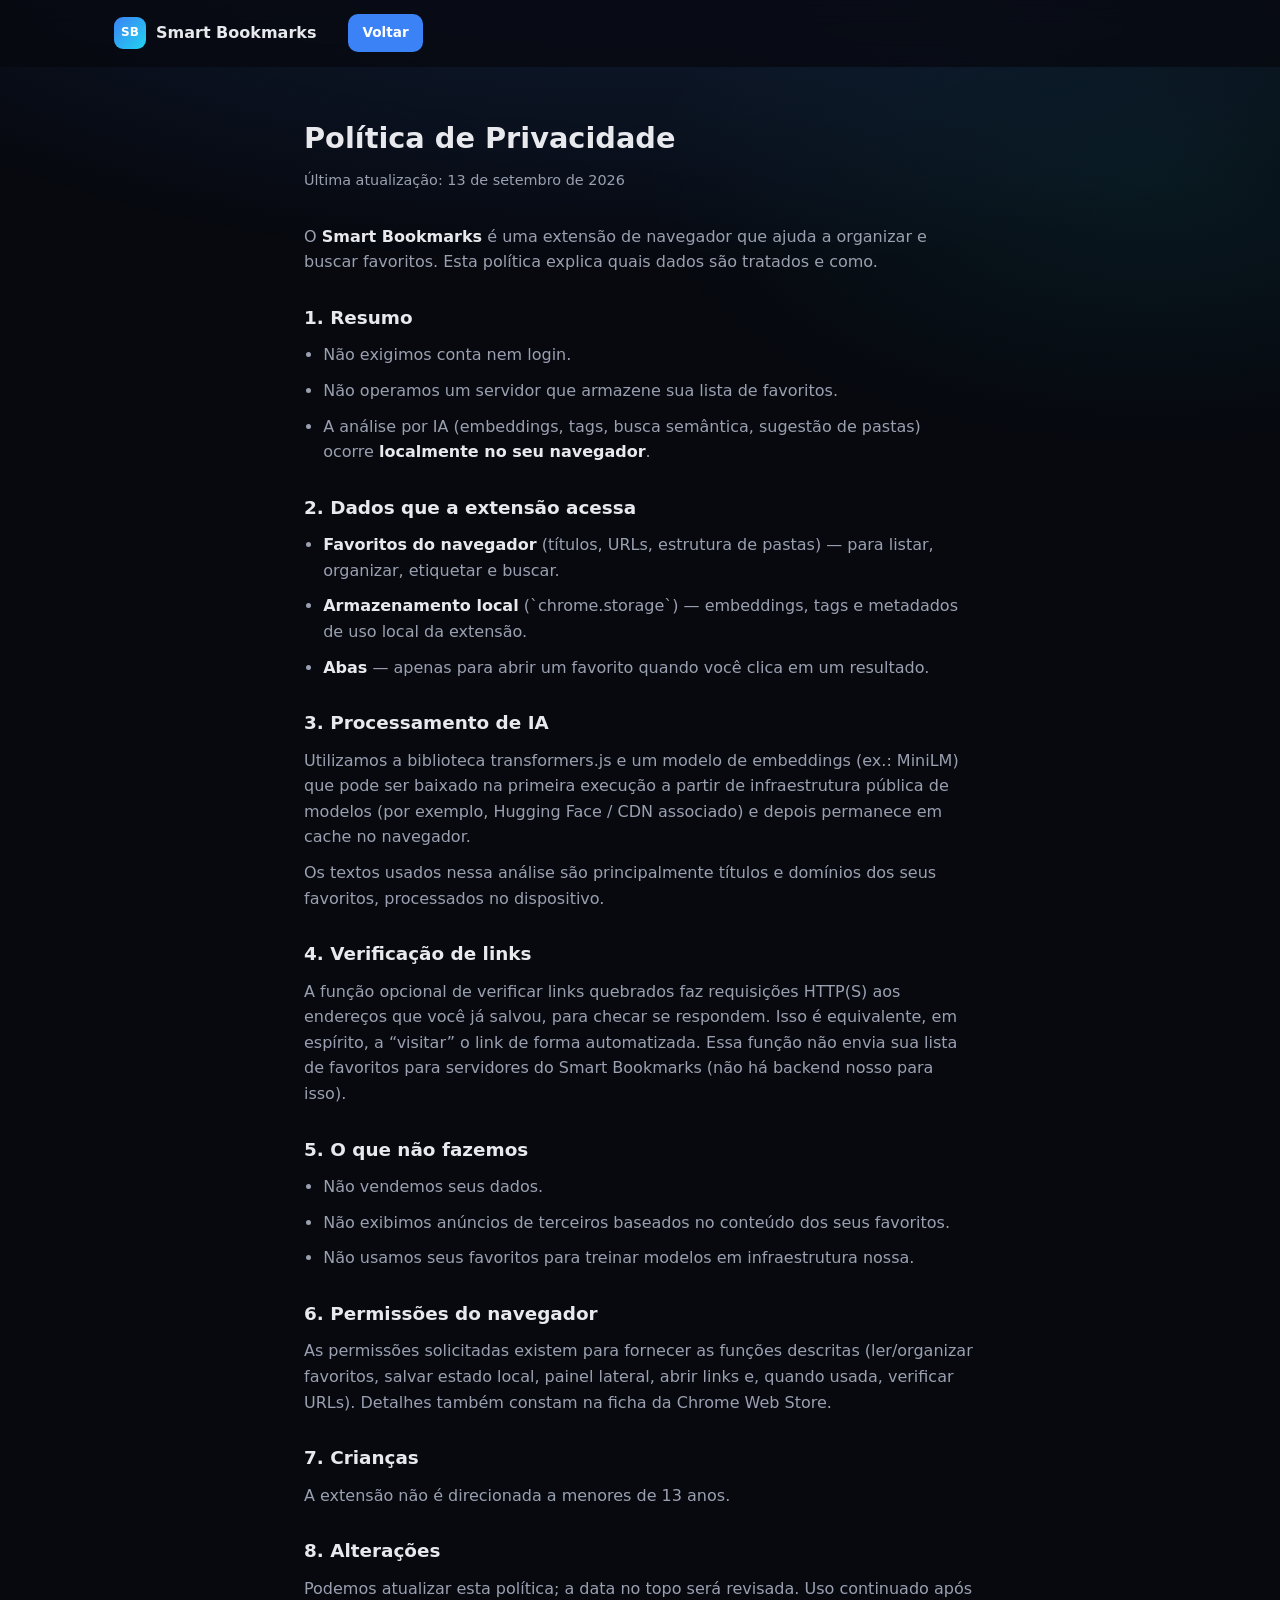
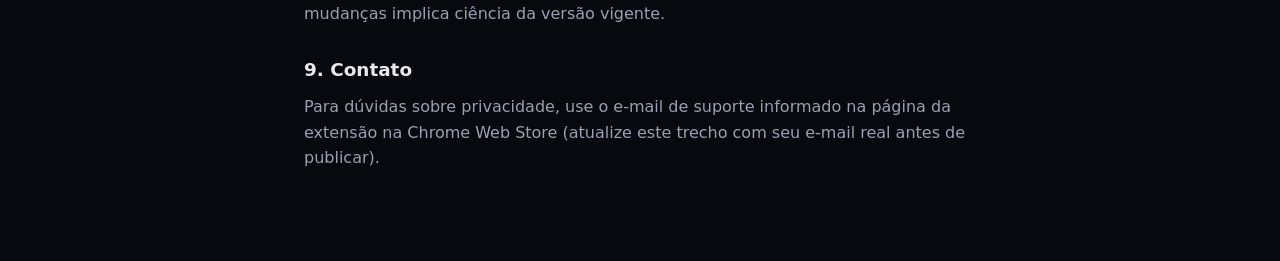
==== privacidade.html @ 008dccae "Add files via upload" ====
<!DOCTYPE html>
<html lang="pt-BR">
<head>
  <meta charset="UTF-8" />
  <meta name="viewport" content="width=device-width, initial-scale=1.0" />
  <title>Privacidade — Smart Bookmarks</title>
  <link rel="stylesheet" href="styles.css" />
  <style>
    .legal {
      position: relative;
      z-index: 1;
      max-width: 720px;
      margin: 0 auto;
      padding: 48px 24px 80px;
    }
    .legal h1 { font-size: 1.8rem; margin-bottom: 8px; }
    .legal .updated { color: #9aa0b0; font-size: 0.9rem; margin-bottom: 32px; }
    .legal h2 { font-size: 1.15rem; margin: 28px 0 10px; }
    .legal p, .legal li { color: #9aa0b0; margin-bottom: 10px; }
    .legal ul { padding-left: 1.2rem; margin-bottom: 16px; }
    .legal a { color: #93c5fd; }
  </style>
</head>
<body>
  <div class="bg-glow"></div>
  <header class="nav">
    <div class="nav-inner">
      <a class="logo" href="index.html">
        <span class="logo-mark">SB</span>
        <span class="logo-text">Smart Bookmarks</span>
      </a>
      <a class="btn btn-primary btn-sm" href="index.html">Voltar</a>
    </div>
  </header>

  <article class="legal">
    <h1>Política de Privacidade</h1>
    <p class="updated">Última atualização: 13 de setembro de 2026</p>

    <p>
      O <strong style="color:#e8e9ed">Smart Bookmarks</strong> é uma extensão de navegador que ajuda a organizar e buscar favoritos.
      Esta política explica quais dados são tratados e como.
    </p>

    <h2>1. Resumo</h2>
    <ul>
      <li>Não exigimos conta nem login.</li>
      <li>Não operamos um servidor que armazene sua lista de favoritos.</li>
      <li>A análise por IA (embeddings, tags, busca semântica, sugestão de pastas) ocorre <strong style="color:#e8e9ed">localmente no seu navegador</strong>.</li>
    </ul>

    <h2>2. Dados que a extensão acessa</h2>
    <ul>
      <li><strong style="color:#e8e9ed">Favoritos do navegador</strong> (títulos, URLs, estrutura de pastas) — para listar, organizar, etiquetar e buscar.</li>
      <li><strong style="color:#e8e9ed">Armazenamento local</strong> (`chrome.storage`) — embeddings, tags e metadados de uso local da extensão.</li>
      <li><strong style="color:#e8e9ed">Abas</strong> — apenas para abrir um favorito quando você clica em um resultado.</li>
    </ul>

    <h2>3. Processamento de IA</h2>
    <p>
      Utilizamos a biblioteca transformers.js e um modelo de embeddings (ex.: MiniLM) que pode ser baixado na primeira execução
      a partir de infraestrutura pública de modelos (por exemplo, Hugging Face / CDN associado) e depois permanece em cache no navegador.
    </p>
    <p>
      Os textos usados nessa análise são principalmente títulos e domínios dos seus favoritos, processados no dispositivo.
    </p>

    <h2>4. Verificação de links</h2>
    <p>
      A função opcional de verificar links quebrados faz requisições HTTP(S) aos endereços que você já salvou,
      para checar se respondem. Isso é equivalente, em espírito, a “visitar” o link de forma automatizada.
      Essa função não envia sua lista de favoritos para servidores do Smart Bookmarks (não há backend nosso para isso).
    </p>

    <h2>5. O que não fazemos</h2>
    <ul>
      <li>Não vendemos seus dados.</li>
      <li>Não exibimos anúncios de terceiros baseados no conteúdo dos seus favoritos.</li>
      <li>Não usamos seus favoritos para treinar modelos em infraestrutura nossa.</li>
    </ul>

    <h2>6. Permissões do navegador</h2>
    <p>
      As permissões solicitadas existem para fornecer as funções descritas (ler/organizar favoritos, salvar estado local,
      painel lateral, abrir links e, quando usada, verificar URLs). Detalhes também constam na ficha da Chrome Web Store.
    </p>

    <h2>7. Crianças</h2>
    <p>A extensão não é direcionada a menores de 13 anos.</p>

    <h2>8. Alterações</h2>
    <p>Podemos atualizar esta política; a data no topo será revisada. Uso continuado após mudanças implica ciência da versão vigente.</p>

    <h2>9. Contato</h2>
    <p>
      Para dúvidas sobre privacidade, use o e-mail de suporte informado na página da extensão na Chrome Web Store
      (atualize este trecho com seu e-mail real antes de publicar).
    </p>
  </article>
</body>
</html>
---- styles.css ----
*,
*::before,
*::after {
  box-sizing: border-box;
  margin: 0;
  padding: 0;
}

:root {
  --bg: #07090f;
  --bg-card: #12151f;
  --bg-elevated: #181c28;
  --border: #2a2e3b;
  --text: #e8e9ed;
  --muted: #9aa0b0;
  --blue: #3b82f6;
  --blue-dim: #2563eb;
  --cyan: #22d3ee;
  --radius: 14px;
  --font: "Inter", system-ui, -apple-system, sans-serif;
}

html {
  scroll-behavior: smooth;
}

body {
  font-family: var(--font);
  background: var(--bg);
  color: var(--text);
  line-height: 1.6;
  min-height: 100vh;
  overflow-x: hidden;
}

.bg-glow {
  position: fixed;
  inset: 0;
  background:
    radial-gradient(ellipse 80% 50% at 50% -20%, rgba(59, 130, 246, 0.22), transparent),
    radial-gradient(ellipse 40% 30% at 90% 20%, rgba(34, 211, 238, 0.08), transparent);
  pointer-events: none;
  z-index: 0;
}

a {
  color: inherit;
  text-decoration: none;
}

/* Nav */
.nav {
  position: sticky;
  top: 0;
  z-index: 50;
  backdrop-filter: blur(12px);
  background: rgba(7, 9, 15, 0.75);
  border-bottom: 1px solid transparent;
}

.nav-inner {
  max-width: 1100px;
  margin: 0 auto;
  padding: 14px 24px;
  display: flex;
  align-items: center;
  gap: 24px;
}

.logo {
  display: flex;
  align-items: center;
  gap: 10px;
  font-weight: 700;
}

.logo-mark {
  width: 32px;
  height: 32px;
  border-radius: 9px;
  background: linear-gradient(135deg, var(--blue), var(--cyan));
  display: grid;
  place-items: center;
  font-size: 0.75rem;
  font-weight: 800;
  color: #fff;
}

.nav-links {
  display: flex;
  gap: 22px;
  margin-left: auto;
  font-size: 0.9rem;
  color: var(--muted);
}

.nav-links a:hover {
  color: var(--text);
}

.nav-inner > .btn {
  margin-left: 8px;
}

/* Buttons */
.btn {
  display: inline-flex;
  align-items: center;
  justify-content: center;
  padding: 12px 22px;
  border-radius: 10px;
  font-weight: 600;
  font-size: 0.95rem;
  border: none;
  cursor: pointer;
  transition: transform 0.15s ease, background 0.15s ease, border-color 0.15s ease;
}

.btn:hover {
  transform: translateY(-1px);
}

.btn-primary {
  background: var(--blue);
  color: #fff;
}

.btn-primary:hover {
  background: var(--blue-dim);
}

.btn-ghost {
  background: transparent;
  border: 1px solid var(--border);
  color: var(--text);
}

.btn-ghost:hover {
  border-color: #4b5568;
  background: rgba(255, 255, 255, 0.03);
}

.btn-sm {
  padding: 8px 14px;
  font-size: 0.85rem;
}

.btn-lg {
  padding: 16px 28px;
  font-size: 1.05rem;
}

.btn-block {
  width: 100%;
}

/* Hero */
.hero {
  position: relative;
  z-index: 1;
  max-width: 900px;
  margin: 0 auto;
  padding: 72px 24px 48px;
  text-align: center;
}

.badge {
  display: inline-block;
  font-size: 0.8rem;
  font-weight: 600;
  color: #93c5fd;
  background: rgba(59, 130, 246, 0.12);
  border: 1px solid rgba(59, 130, 246, 0.25);
  padding: 6px 12px;
  border-radius: 999px;
  margin-bottom: 24px;
}

.hero h1 {
  font-size: clamp(2.2rem, 5vw, 3.4rem);
  font-weight: 800;
  line-height: 1.15;
  letter-spacing: -0.03em;
  margin-bottom: 18px;
}

.gradient-text {
  background: linear-gradient(90deg, #60a5fa, #22d3ee, #a78bfa);
  -webkit-background-clip: text;
  background-clip: text;
  color: transparent;
}

.hero-sub {
  font-size: 1.15rem;
  color: var(--muted);
  max-width: 560px;
  margin: 0 auto 28px;
}

.hero-cta {
  display: flex;
  flex-wrap: wrap;
  gap: 12px;
  justify-content: center;
  margin-bottom: 14px;
}

.hero-note {
  font-size: 0.85rem;
  color: #6b7280;
  margin-bottom: 48px;
}

/* Mock UI card */
.hero-card {
  text-align: left;
  background: var(--bg-card);
  border: 1px solid var(--border);
  border-radius: 16px;
  overflow: hidden;
  box-shadow: 0 24px 80px rgba(0, 0, 0, 0.45);
  max-width: 520px;
  margin: 0 auto;
}

.hero-card-header {
  display: flex;
  align-items: center;
  gap: 6px;
  padding: 12px 16px;
  background: var(--bg-elevated);
  border-bottom: 1px solid var(--border);
}

.dot {
  width: 10px;
  height: 10px;
  border-radius: 50%;
}
.dot.red { background: #f87171; }
.dot.yellow { background: #fbbf24; }
.dot.green { background: #34d399; }

.hero-card-title {
  margin-left: 10px;
  font-size: 0.8rem;
  color: var(--muted);
}

.hero-card-body {
  padding: 18px;
}

.mock-stats {
  display: grid;
  grid-template-columns: repeat(3, 1fr);
  gap: 10px;
  margin-bottom: 16px;
}

.mock-stats div {
  background: var(--bg-elevated);
  border-radius: 10px;
  padding: 12px;
  text-align: center;
  border: 1px solid var(--border);
}

.mock-stats strong {
  display: block;
  font-size: 1.25rem;
  color: #60a5fa;
}

.mock-stats span {
  font-size: 0.7rem;
  color: var(--muted);
  text-transform: uppercase;
  letter-spacing: 0.04em;
}

.mock-search-label {
  font-size: 0.75rem;
  color: var(--muted);
  display: block;
  margin-bottom: 6px;
}

.mock-search-box {
  background: #0d0f16;
  border: 1px solid #3b82f6;
  border-radius: 8px;
  padding: 10px 12px;
  font-size: 0.9rem;
  color: #cbd5e1;
  margin-bottom: 14px;
}

.mock-results {
  display: flex;
  flex-direction: column;
  gap: 8px;
}

.mock-row {
  display: flex;
  justify-content: space-between;
  align-items: center;
  gap: 12px;
  padding: 10px 12px;
  background: var(--bg-elevated);
  border-radius: 8px;
  border: 1px solid var(--border);
}

.mock-title {
  font-size: 0.88rem;
  font-weight: 500;
  margin-bottom: 4px;
}

.mock-tags {
  display: flex;
  gap: 4px;
  flex-wrap: wrap;
}

.mock-tags span {
  font-size: 0.65rem;
  color: #93c5fd;
  background: rgba(59, 130, 246, 0.12);
  padding: 1px 7px;
  border-radius: 999px;
}

.mock-score {
  font-size: 0.8rem;
  font-weight: 700;
  color: #34d399;
  flex-shrink: 0;
}

/* Trust */
.trust {
  position: relative;
  z-index: 1;
  text-align: center;
  padding: 8px 24px 40px;
  color: var(--muted);
  font-size: 0.95rem;
}

/* Sections */
.section {
  position: relative;
  z-index: 1;
  max-width: 1100px;
  margin: 0 auto;
  padding: 64px 24px;
}

.section-alt {
  max-width: 100%;
  background: rgba(18, 21, 31, 0.5);
  border-top: 1px solid var(--border);
  border-bottom: 1px solid var(--border);
}

.section-alt .section-head,
.section-alt .steps,
.section-alt .price-card {
  max-width: 1100px;
  margin-left: auto;
  margin-right: auto;
}

.section-alt .steps,
.section-alt .price-card {
  padding-left: 24px;
  padding-right: 24px;
}

.section-head {
  text-align: center;
  max-width: 600px;
  margin: 0 auto 40px;
}

.section-head h2 {
  font-size: clamp(1.6rem, 3vw, 2rem);
  font-weight: 750;
  letter-spacing: -0.02em;
  margin-bottom: 10px;
}

.section-head p {
  color: var(--muted);
}

/* Features */
.features-grid {
  display: grid;
  grid-template-columns: repeat(auto-fit, minmax(280px, 1fr));
  gap: 16px;
}

.feature {
  background: var(--bg-card);
  border: 1px solid var(--border);
  border-radius: var(--radius);
  padding: 24px;
  transition: border-color 0.2s ease;
}

.feature:hover {
  border-color: #3f4658;
}

.feature-icon {
  font-size: 1.5rem;
  margin-bottom: 12px;
}

.feature h3 {
  font-size: 1.05rem;
  margin-bottom: 8px;
}

.feature p {
  font-size: 0.92rem;
  color: var(--muted);
}

/* Steps */
.steps {
  list-style: none;
  display: flex;
  flex-direction: column;
  gap: 20px;
  max-width: 640px;
  margin: 0 auto;
}

.steps li {
  display: flex;
  gap: 18px;
  align-items: flex-start;
}

.step-num {
  flex-shrink: 0;
  width: 36px;
  height: 36px;
  border-radius: 10px;
  background: rgba(59, 130, 246, 0.15);
  color: #93c5fd;
  font-weight: 700;
  display: grid;
  place-items: center;
}

.steps h3 {
  font-size: 1.05rem;
  margin-bottom: 4px;
}

.steps p {
  color: var(--muted);
  font-size: 0.92rem;
}

/* Privacy */
.privacy-box {
  background: var(--bg-card);
  border: 1px solid var(--border);
  border-radius: 16px;
  padding: 36px;
  max-width: 720px;
  margin: 0 auto;
}

.privacy-box h2 {
  font-size: 1.5rem;
  margin-bottom: 18px;
  letter-spacing: -0.02em;
}

.privacy-box ul {
  list-style: none;
  margin-bottom: 16px;
}

.privacy-box li {
  padding: 8px 0;
  padding-left: 24px;
  position: relative;
  color: var(--muted);
}

.privacy-box li::before {
  content: "✓";
  position: absolute;
  left: 0;
  color: #34d399;
  font-weight: 700;
}

.privacy-box li strong {
  color: var(--text);
}

.privacy-note {
  font-size: 0.88rem;
  color: #6b7280;
  border-top: 1px solid var(--border);
  padding-top: 16px;
}

/* Pricing */
.price-card {
  max-width: 380px;
  margin: 0 auto;
  background: var(--bg-card);
  border: 1px solid rgba(59, 130, 246, 0.35);
  border-radius: 16px;
  padding: 32px;
  box-shadow: 0 0 0 1px rgba(59, 130, 246, 0.1), 0 20px 50px rgba(0, 0, 0, 0.3);
}

.price-label {
  font-size: 0.85rem;
  font-weight: 600;
  color: #93c5fd;
  text-transform: uppercase;
  letter-spacing: 0.06em;
}

.price-value {
  font-size: 2.8rem;
  font-weight: 800;
  margin: 8px 0 20px;
  letter-spacing: -0.03em;
}

.price-list {
  list-style: none;
  margin-bottom: 24px;
}

.price-list li {
  padding: 8px 0;
  font-size: 0.95rem;
  color: var(--muted);
  border-bottom: 1px solid var(--border);
}

.price-list li:last-child {
  border-bottom: none;
}

/* FAQ */
.faq {
  max-width: 640px;
  margin: 0 auto;
  display: flex;
  flex-direction: column;
  gap: 10px;
}

.faq details {
  background: var(--bg-card);
  border: 1px solid var(--border);
  border-radius: 12px;
  padding: 4px 16px;
}

.faq summary {
  cursor: pointer;
  padding: 14px 0;
  font-weight: 600;
  list-style: none;
  display: flex;
  justify-content: space-between;
  align-items: center;
}

.faq summary::-webkit-details-marker {
  display: none;
}

.faq summary::after {
  content: "+";
  color: var(--muted);
  font-size: 1.2rem;
  font-weight: 400;
}

.faq details[open] summary::after {
  content: "−";
}

.faq details p {
  padding-bottom: 14px;
  color: var(--muted);
  font-size: 0.95rem;
}

/* Final CTA */
.cta-final {
  position: relative;
  z-index: 1;
  text-align: center;
  padding: 80px 24px;
  background:
    radial-gradient(ellipse 60% 80% at 50% 100%, rgba(59, 130, 246, 0.18), transparent);
}

.cta-final h2 {
  font-size: clamp(1.6rem, 3vw, 2.2rem);
  margin-bottom: 12px;
  letter-spacing: -0.02em;
}

.cta-final > p {
  color: var(--muted);
  margin-bottom: 24px;
  max-width: 480px;
  margin-left: auto;
  margin-right: auto;
}

.cta-note {
  margin-top: 14px;
  font-size: 0.8rem;
  color: #6b7280;
}

/* Footer */
.footer {
  position: relative;
  z-index: 1;
  border-top: 1px solid var(--border);
  padding: 24px;
}

.footer-inner {
  max-width: 1100px;
  margin: 0 auto;
  display: flex;
  justify-content: space-between;
  align-items: center;
  font-size: 0.85rem;
  color: var(--muted);
}

.footer-links {
  display: flex;
  gap: 18px;
}

.footer-links a:hover {
  color: var(--text);
}

/* Responsive */
@media (max-width: 768px) {
  .nav-links {
    display: none;
  }

  .hero {
    padding-top: 48px;
  }

  .mock-stats {
    grid-template-columns: 1fr;
  }
}
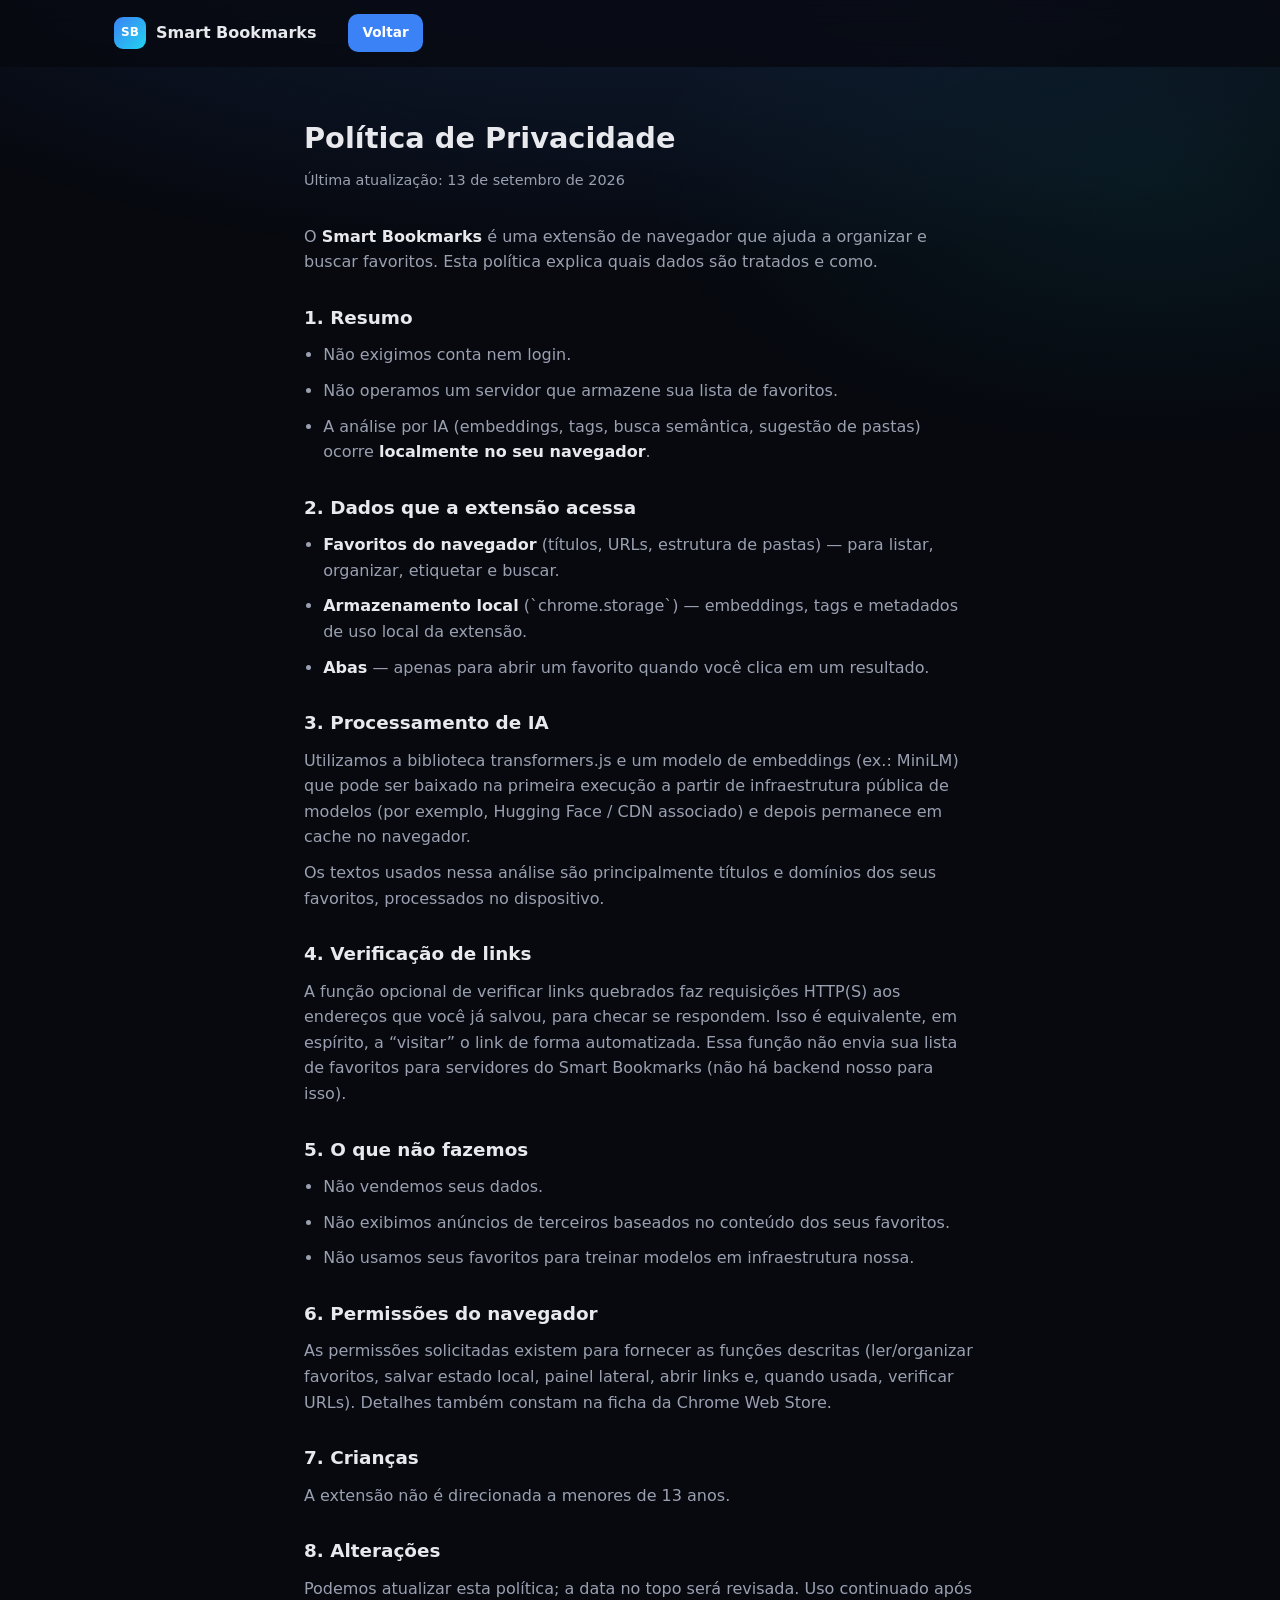
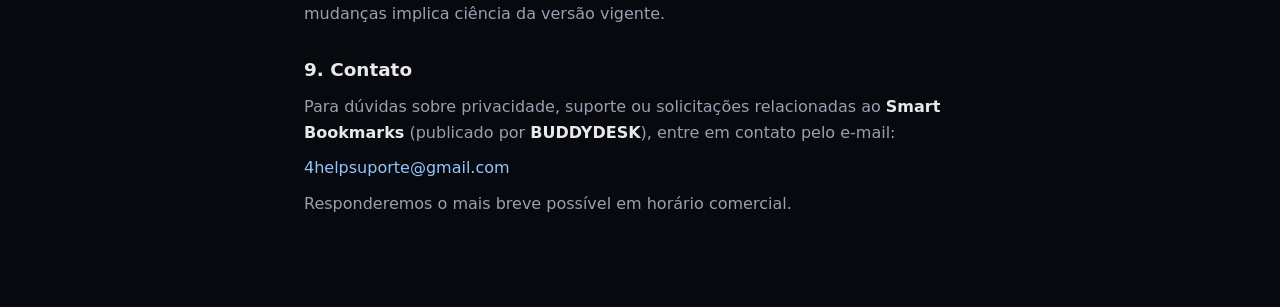
==== commit b7cbc0a8: "Add files via upload" ====
--- a/privacidade.html
+++ b/privacidade.html
@@ -93,9 +93,16 @@
 
     <h2>9. Contato</h2>
     <p>
-      Para dúvidas sobre privacidade, use o e-mail de suporte informado na página da extensão na Chrome Web Store
-      (atualize este trecho com seu e-mail real antes de publicar).
+      Para dúvidas sobre privacidade, suporte ou solicitações relacionadas ao
+      <strong style="color:#e8e9ed">Smart Bookmarks</strong> (publicado por <strong style="color:#e8e9ed">BUDDYDESK</strong>), entre em contato pelo e-mail:
+    </p>
+    <p>
+      <a href="mailto:4helpsuporte@gmail.com">4helpsuporte@gmail.com</a>
+    </p>
+    <p>
+      Responderemos o mais breve possível em horário comercial.
     </p>
   </article>
 </body>
 </html>
+
